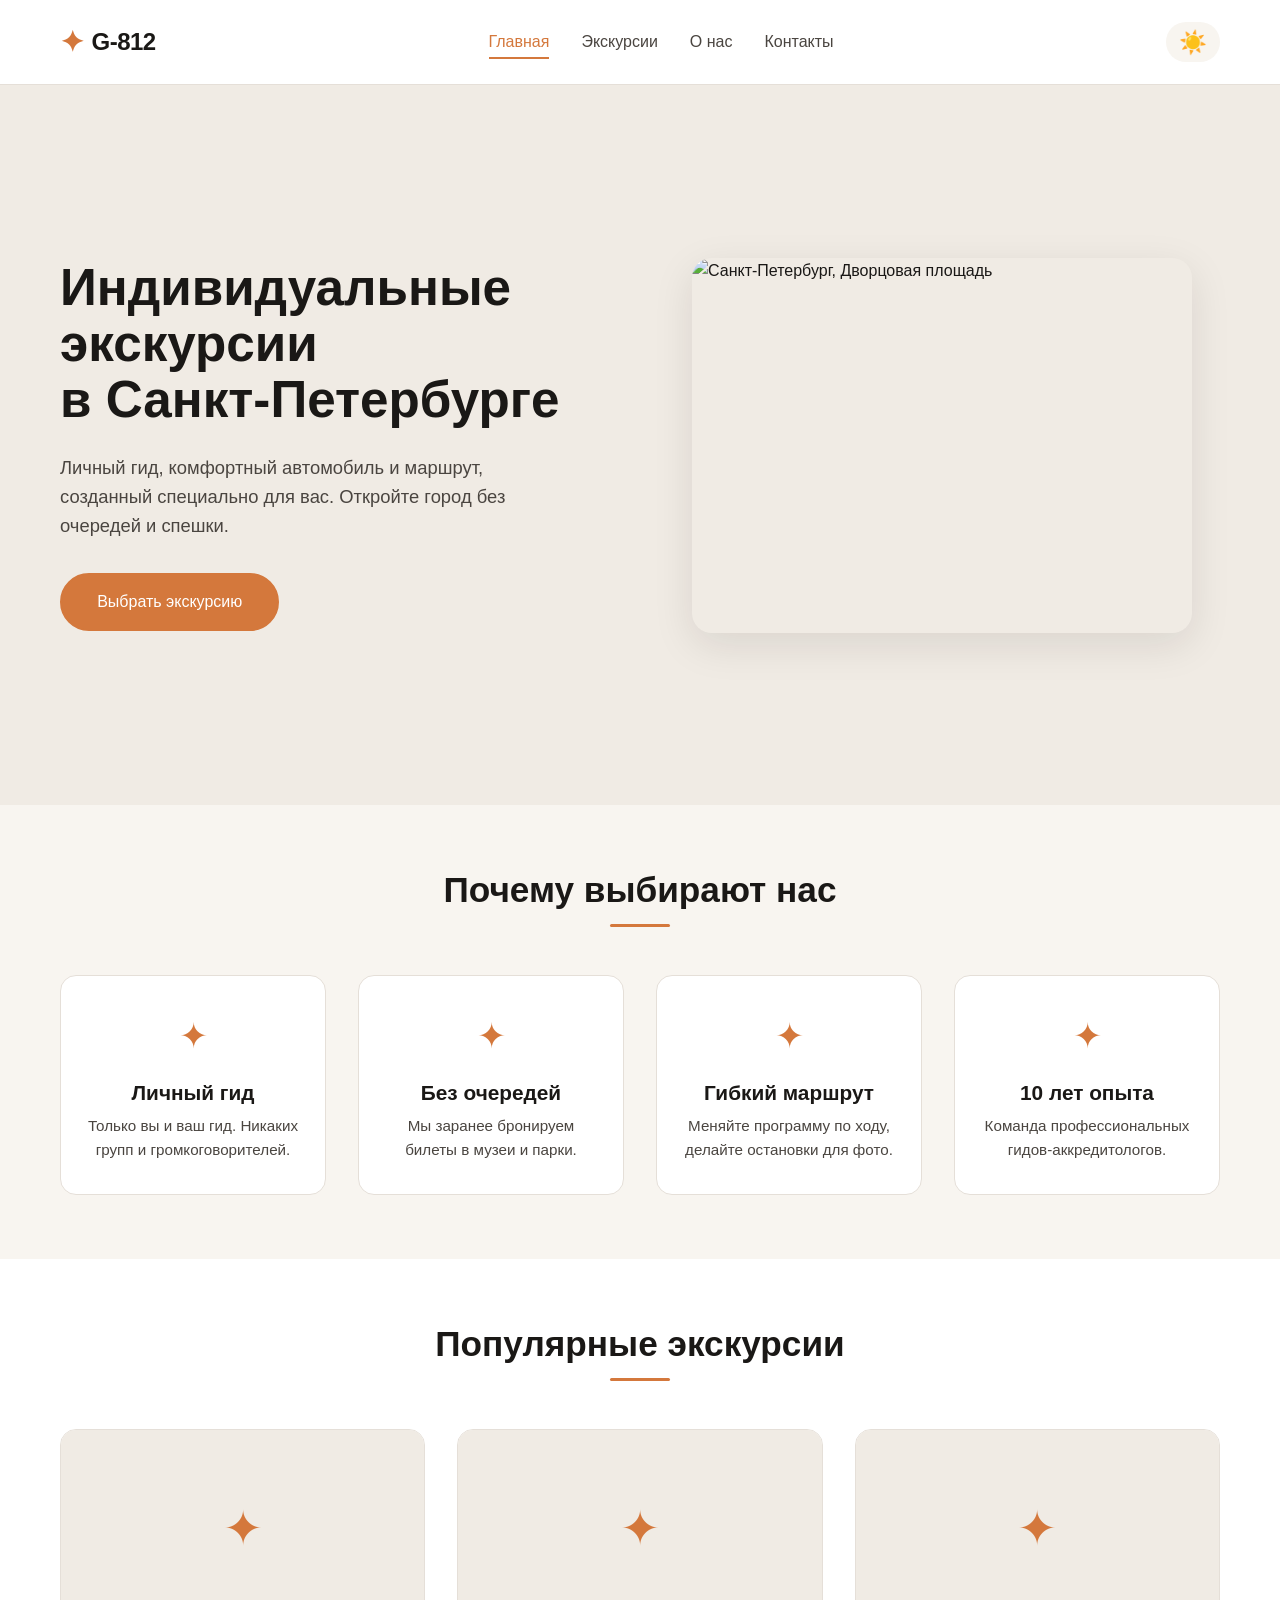
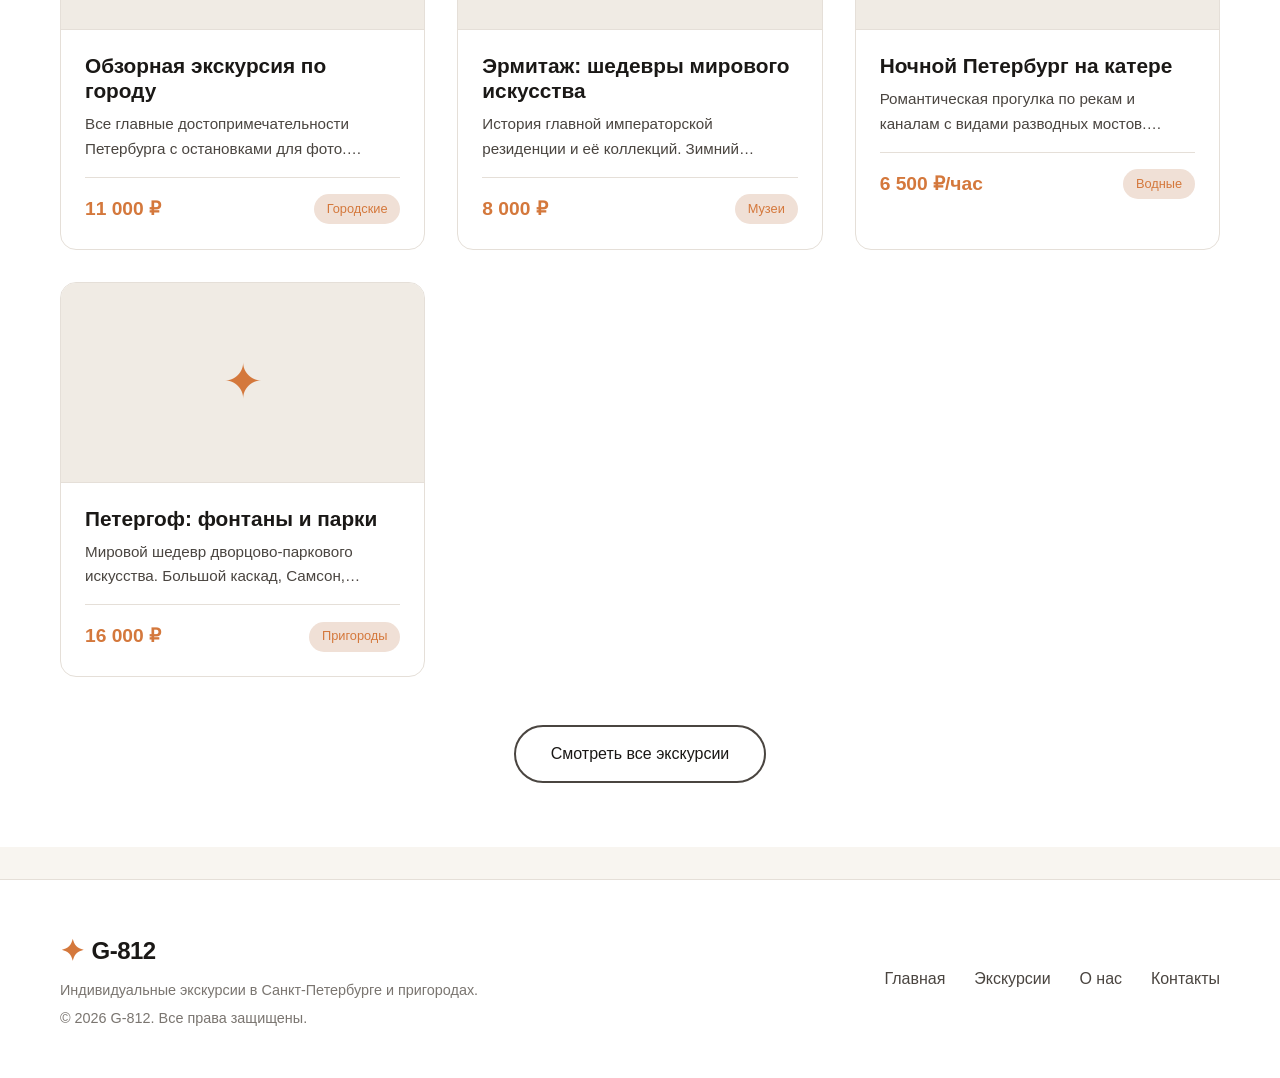
==== index.html @ d1be21be "Add files via upload" ====
<!DOCTYPE html>
<html lang="ru">
<head>
    <meta charset="UTF-8" />
    <meta name="viewport" content="width=device-width, initial-scale=1.0" />
    <title>G-812 | Индивидуальные экскурсии в СПб</title>
    <link rel="stylesheet" href="style.css" />
    <link rel="stylesheet" href="catalog.css" />
    <link rel="stylesheet" href="about.css" />
    <link rel="stylesheet" href="contacts.css" />
    <link rel="manifest" href="manifest.json" />
    <meta name="theme-color" content="#0D0D0D" />
</head>
<body>
    <header class="header">
        <div class="container header-inner">
            <div class="logo">
                <span class="logo-icon">✦</span>
                <span class="logo-text">G-812</span>
            </div>
            <nav class="nav">
                <a href="index.html" class="nav-link active">Главная</a>
                <a href="catalog.html" class="nav-link">Экскурсии</a>
                <a href="about.html" class="nav-link">О нас</a>
                <a href="contacts.html" class="nav-link">Контакты</a>
            </nav>
            <button class="theme-toggle" id="themeToggle" aria-label="Переключить тему">
                <span class="theme-icon">☀️</span>
            </button>
            <button class="mobile-menu-btn" id="mobileMenuBtn" aria-label="Открыть меню">☰</button>
        </div>
        <div class="mobile-nav" id="mobileNav">
            <a href="index.html" class="nav-link active">Главная</a>
            <a href="catalog.html" class="nav-link">Экскурсии</a>
            <a href="about.html" class="nav-link">О нас</a>
            <a href="contacts.html" class="nav-link">Контакты</a>
        </div>
    </header>

    <main>
        <section class="hero">
            <div class="container hero-inner">
                <div class="hero-content">
                    <h1 class="hero-title">Индивидуальные экскурсии <br/>в Санкт-Петербурге</h1>
                    <p class="hero-desc">
                        Личный гид, комфортный автомобиль и маршрут, созданный специально для вас.
                        Откройте город без очередей и спешки.
                    </p>
                    <a href="catalog.html" class="btn btn-primary">Выбрать экскурсию</a>
                </div>
                <div class="hero-image">
                    <img src="https://images.unsplash.com/photo-1553636571-0b245187b0a4?w=600&h=450&fit=crop" 
                         alt="Санкт-Петербург, Дворцовая площадь" 
                         style="width:100%; max-width:500px; border-radius:20px; box-shadow: 0 12px 40px var(--shadow-color); object-fit:cover; aspect-ratio:4/3;"
                         onerror="this.style.display='none'; this.parentNode.innerHTML='<div class=\\'hero-placeholder\\'>✦</div>'">
                </div>
            </div>
        </section>

        <section class="advantages">
            <div class="container">
                <h2 class="section-title">Почему выбирают нас</h2>
                <div class="advantages-grid">
                    <div class="advantage-card">
                        <div class="advantage-icon">✦</div>
                        <h3>Личный гид</h3>
                        <p>Только вы и ваш гид. Никаких групп и громкоговорителей.</p>
                    </div>
                    <div class="advantage-card">
                        <div class="advantage-icon">✦</div>
                        <h3>Без очередей</h3>
                        <p>Мы заранее бронируем билеты в музеи и парки.</p>
                    </div>
                    <div class="advantage-card">
                        <div class="advantage-icon">✦</div>
                        <h3>Гибкий маршрут</h3>
                        <p>Меняйте программу по ходу, делайте остановки для фото.</p>
                    </div>
                    <div class="advantage-card">
                        <div class="advantage-icon">✦</div>
                        <h3>10 лет опыта</h3>
                        <p>Команда профессиональных гидов-аккредитологов.</p>
                    </div>
                </div>
            </div>
        </section>

        <section class="featured-tours">
            <div class="container">
                <h2 class="section-title">Популярные экскурсии</h2>
                <div class="catalog-grid" id="featuredGrid">
                    <!-- Карточки будут добавлены динамически из script.js -->
                </div>
                <div class="text-center">
                    <a href="catalog.html" class="btn btn-secondary">Смотреть все экскурсии</a>
                </div>
            </div>
        </section>
    </main>

    <footer class="footer">
        <div class="container footer-inner">
            <div class="footer-info">
                <div class="logo">
                    <span class="logo-icon">✦</span>
                    <span class="logo-text">G-812</span>
                </div>
                <p>Индивидуальные экскурсии в Санкт-Петербурге и пригородах.</p>
                <p>© 2026 G-812. Все права защищены.</p>
            </div>
            <div class="footer-nav">
                <a href="index.html">Главная</a>
                <a href="catalog.html">Экскурсии</a>
                <a href="about.html">О нас</a>
                <a href="contacts.html">Контакты</a>
            </div>
        </div>
    </footer>

    <script src="script.js"></script>
</body>
</html>
---- style.css ----
/* ========== CSS Variables & Themes ========== */
:root {
    /* Light Theme (по умолчанию) */
    --bg-primary: #F8F5F0;
    --bg-secondary: #FFFFFF;
    --bg-card: #FFFFFF;
    --bg-hero: #F0EBE4;
    --text-primary: #1A1816;
    --text-secondary: #4A4540;
    --text-muted: #7A7570;
    --border-color: #E5DFD8;
    --shadow-color: rgba(26, 24, 22, 0.1);
    --accent-color: #D4783C;
    --accent-hover: #B8622E;
    --accent-light: #F0E0D6;
}

[data-theme="dark"] {
    --bg-primary: #12100E;
    --bg-secondary: #1D1A17;
    --bg-card: #24201D;
    --bg-hero: #1A1714;
    --text-primary: #F0EBE4;
    --text-secondary: #C5BDB5;
    --text-muted: #8A837C;
    --border-color: #33302D;
    --shadow-color: rgba(0, 0, 0, 0.4);
    --accent-color: #D4783C;
    --accent-hover: #E08A52;
    --accent-light: #2D241E;
}

/* ========== Reset & Base ========== */
* {
    margin: 0;
    padding: 0;
    box-sizing: border-box;
}

html {
    scroll-behavior: smooth;
}

body {
    font-family: 'Inter', -apple-system, BlinkMacSystemFont, 'Segoe UI', Roboto, sans-serif;
    background-color: var(--bg-primary);
    color: var(--text-primary);
    line-height: 1.6;
    transition: background-color 0.4s ease, color 0.3s ease;
}

.container {
    max-width: 1200px;
    margin: 0 auto;
    padding: 0 20px;
}

/* ========== Typography ========== */
h1, h2, h3, h4 {
    font-weight: 600;
    line-height: 1.2;
}

.section-title {
    font-size: 2.2rem;
    text-align: center;
    margin-bottom: 3rem;
    position: relative;
}
.section-title::after {
    content: '';
    display: block;
    width: 60px;
    height: 3px;
    background: var(--accent-color);
    margin: 0.8rem auto 0;
    border-radius: 2px;
}

/* ========== Buttons ========== */
.btn {
    display: inline-block;
    padding: 0.9rem 2.2rem;
    border-radius: 50px;
    font-weight: 500;
    font-size: 1rem;
    text-decoration: none;
    cursor: pointer;
    border: 2px solid transparent;
    transition: all 0.3s ease;
    background: var(--bg-secondary);
    color: var(--text-primary);
    border-color: var(--border-color);
}
.btn-primary {
    background: var(--accent-color);
    color: #FFFFFF;
    border-color: var(--accent-color);
}
.btn-primary:hover {
    background: var(--accent-hover);
    border-color: var(--accent-hover);
    transform: translateY(-2px);
    box-shadow: 0 8px 20px rgba(212, 120, 60, 0.3);
}
.btn-secondary {
    background: transparent;
    color: var(--text-primary);
    border-color: var(--text-secondary);
}
.btn-secondary:hover {
    background: var(--accent-color);
    color: #FFFFFF;
    border-color: var(--accent-color);
    transform: translateY(-2px);
}

.text-center {
    text-align: center;
}

/* ========== Header ========== */
.header {
    padding: 1.2rem 0;
    border-bottom: 1px solid var(--border-color);
    background: var(--bg-secondary);
    position: sticky;
    top: 0;
    z-index: 100;
    backdrop-filter: blur(10px);
    transition: background 0.3s ease;
}
.header-inner {
    display: flex;
    align-items: center;
    justify-content: space-between;
}
.logo {
    display: flex;
    align-items: center;
    gap: 0.5rem;
    font-size: 1.5rem;
    font-weight: 700;
    letter-spacing: -0.5px;
}
.logo-icon {
    color: var(--accent-color);
    font-size: 1.8rem;
}
.logo-text {
    color: var(--text-primary);
}

.nav {
    display: flex;
    gap: 2rem;
}
.nav-link {
    color: var(--text-secondary);
    text-decoration: none;
    font-weight: 500;
    transition: color 0.3s ease;
    position: relative;
}
.nav-link:hover {
    color: var(--accent-color);
}
.nav-link.active {
    color: var(--accent-color);
}
.nav-link.active::after {
    content: '';
    position: absolute;
    bottom: -4px;
    left: 0;
    width: 100%;
    height: 2px;
    background: var(--accent-color);
}

.theme-toggle {
    background: none;
    border: none;
    font-size: 1.4rem;
    cursor: pointer;
    padding: 0.4rem 0.8rem;
    border-radius: 30px;
    transition: background 0.3s ease;
    background: var(--bg-primary);
    color: var(--text-primary);
}
.theme-toggle:hover {
    background: var(--border-color);
}

.mobile-menu-btn {
    display: none;
    background: none;
    border: none;
    font-size: 1.8rem;
    cursor: pointer;
    color: var(--text-primary);
}
.mobile-nav {
    display: none;
    flex-direction: column;
    padding: 1rem 0;
    gap: 0.8rem;
    border-top: 1px solid var(--border-color);
    margin-top: 1rem;
}
.mobile-nav .nav-link {
    padding: 0.5rem 0;
}

/* ========== Hero ========== */
.hero {
    padding: 4rem 0;
    background: var(--bg-hero);
    min-height: 80vh;
    display: flex;
    align-items: center;
    transition: background 0.3s ease;
}
.hero-inner {
    display: grid;
    grid-template-columns: 1fr 1fr;
    gap: 3rem;
    align-items: center;
}
.hero-title {
    font-size: 3.2rem;
    font-weight: 700;
    margin-bottom: 1.5rem;
    line-height: 1.1;
}
.hero-title span {
    color: var(--accent-color);
}
.hero-desc {
    font-size: 1.15rem;
    color: var(--text-secondary);
    margin-bottom: 2rem;
    max-width: 500px;
}
.hero-image {
    display: flex;
    justify-content: center;
    align-items: center;
}
.hero-placeholder {
    width: 100%;
    max-width: 450px;
    aspect-ratio: 4/3;
    background: var(--bg-card);
    border-radius: 20px;
    display: flex;
    align-items: center;
    justify-content: center;
    font-size: 5rem;
    color: var(--accent-color);
    border: 2px dashed var(--border-color);
    box-shadow: 0 12px 40px var(--shadow-color);
}

/* ========== Advantages ========== */
.advantages {
    padding: 4rem 0;
}
.advantages-grid {
    display: grid;
    grid-template-columns: repeat(auto-fit, minmax(220px, 1fr));
    gap: 2rem;
}
.advantage-card {
    background: var(--bg-card);
    padding: 2rem 1.5rem;
    border-radius: 16px;
    text-align: center;
    border: 1px solid var(--border-color);
    transition: transform 0.3s ease, box-shadow 0.3s ease;
}
.advantage-card:hover {
    transform: translateY(-6px);
    box-shadow: 0 10px 30px var(--shadow-color);
}
.advantage-icon {
    font-size: 2.2rem;
    color: var(--accent-color);
    margin-bottom: 1rem;
    display: block;
}
.advantage-card h3 {
    font-size: 1.3rem;
    margin-bottom: 0.5rem;
}
.advantage-card p {
    color: var(--text-secondary);
    font-size: 0.95rem;
}

/* ========== Featured Tours ========== */
.featured-tours {
    padding: 4rem 0;
    background: var(--bg-secondary);
}

/* ========== Footer ========== */
.footer {
    padding: 3rem 0;
    border-top: 1px solid var(--border-color);
    background: var(--bg-secondary);
    margin-top: 2rem;
}
.footer-inner {
    display: flex;
    justify-content: space-between;
    align-items: center;
    flex-wrap: wrap;
    gap: 1.5rem;
}
.footer-info p {
    color: var(--text-muted);
    font-size: 0.9rem;
    margin-top: 0.3rem;
}
.footer-nav {
    display: flex;
    gap: 1.8rem;
}
.footer-nav a {
    color: var(--text-secondary);
    text-decoration: none;
    transition: color 0.3s ease;
}
.footer-nav a:hover {
    color: var(--accent-color);
}

/* ========== Adaptive ========== */
@media (max-width: 992px) {
    .hero-inner {
        grid-template-columns: 1fr;
        text-align: center;
    }
    .hero-desc {
        margin-left: auto;
        margin-right: auto;
    }
    .hero-title {
        font-size: 2.6rem;
    }
    .section-title {
        font-size: 1.8rem;
    }
    .nav {
        gap: 1.2rem;
    }
}

@media (max-width: 768px) {
    .nav {
        display: none;
    }
    .mobile-menu-btn {
        display: block;
    }
    .mobile-nav.open {
        display: flex;
    }
    .hero {
        min-height: 60vh;
        padding: 2rem 0;
    }
    .hero-title {
        font-size: 2rem;
    }
    .footer-inner {
        flex-direction: column;
        text-align: center;
    }
}
---- catalog.css ----
/* ========== Catalog Grid ========== */
.catalog-section {
    padding: 2rem 0 4rem;
}
.catalog-grid {
    display: grid;
    grid-template-columns: repeat(auto-fill, minmax(300px, 1fr));
    gap: 2rem;
    margin-bottom: 3rem;
}

/* ========== Tour Card ========== */
.tour-card {
    background: var(--bg-card);
    border-radius: 16px;
    overflow: hidden;
    border: 1px solid var(--border-color);
    transition: transform 0.3s ease, box-shadow 0.3s ease;
}
.tour-card:hover {
    transform: translateY(-4px);
    box-shadow: 0 12px 30px var(--shadow-color);
}
.tour-image {
    height: 200px;
    background: var(--bg-hero);
    display: flex;
    align-items: center;
    justify-content: center;
    font-size: 3rem;
    color: var(--accent-color);
    border-bottom: 1px solid var(--border-color);
}
.tour-content {
    padding: 1.5rem;
}
.tour-title {
    font-size: 1.3rem;
    font-weight: 600;
    margin-bottom: 0.5rem;
}
.tour-desc {
    color: var(--text-secondary);
    font-size: 0.95rem;
    margin-bottom: 1rem;
    display: -webkit-box;
    -webkit-line-clamp: 2;
    -webkit-box-orient: vertical;
    overflow: hidden;
}
.tour-meta {
    display: flex;
    justify-content: space-between;
    align-items: center;
    flex-wrap: wrap;
    gap: 0.5rem;
    padding-top: 1rem;
    border-top: 1px solid var(--border-color);
}
.tour-price {
    font-weight: 700;
    font-size: 1.2rem;
    color: var(--accent-color);
}
.tour-category {
    font-size: 0.8rem;
    padding: 0.3rem 0.8rem;
    border-radius: 30px;
    background: var(--accent-light);
    color: var(--accent-color);
    font-weight: 500;
}

/* ========== Page Header ========== */
.page-header {
    padding: 3rem 0 1.5rem;
    background: var(--bg-secondary);
    border-bottom: 1px solid var(--border-color);
}
.page-header h1 {
    font-size: 2.4rem;
    margin-bottom: 0.3rem;
}
.page-header p {
    color: var(--text-secondary);
    font-size: 1.1rem;
}

@media (max-width: 768px) {
    .catalog-grid {
        grid-template-columns: 1fr;
        max-width: 450px;
        margin-left: auto;
        margin-right: auto;
    }
    .page-header h1 {
        font-size: 1.8rem;
    }
}
---- about.css ----
/* ========== About Story ========== */
.about-story {
    padding: 4rem 0;
}
.about-grid {
    display: grid;
    grid-template-columns: 1fr 1fr;
    gap: 3rem;
    align-items: center;
}
.about-text h2 {
    font-size: 2rem;
    margin-bottom: 1.5rem;
}
.about-text p {
    color: var(--text-secondary);
    margin-bottom: 1rem;
    font-size: 1.05rem;
}
.about-stats {
    display: grid;
    grid-template-columns: repeat(3, 1fr);
    gap: 1.5rem;
    margin-top: 2rem;
}
.stat-item {
    text-align: center;
    padding: 1.2rem 0.5rem;
    background: var(--bg-card);
    border-radius: 12px;
    border: 1px solid var(--border-color);
}
.stat-number {
    display: block;
    font-size: 2.2rem;
    font-weight: 700;
    color: var(--accent-color);
}
.stat-label {
    font-size: 0.85rem;
    color: var(--text-muted);
    margin-top: 0.2rem;
}
.about-image {
    display: flex;
    justify-content: center;
}
.about-placeholder {
    width: 100%;
    max-width: 450px;
    aspect-ratio: 4/3;
    background: var(--bg-card);
    border-radius: 20px;
    display: flex;
    align-items: center;
    justify-content: center;
    font-size: 5rem;
    color: var(--accent-color);
    border: 2px dashed var(--border-color);
}

/* ========== Team ========== */
.about-team {
    padding: 3rem 0 5rem;
    background: var(--bg-secondary);
}
.team-grid {
    display: grid;
    grid-template-columns: repeat(auto-fit, minmax(220px, 1fr));
    gap: 2.5rem;
    margin-top: 1rem;
}
.team-card {
    text-align: center;
    padding: 2rem 1rem;
    background: var(--bg-card);
    border-radius: 16px;
    border: 1px solid var(--border-color);
    transition: transform 0.3s ease;
}
.team-card:hover {
    transform: translateY(-4px);
}
.team-photo {
    width: 100px;
    height: 100px;
    border-radius: 50%;
    background: var(--bg-hero);
    margin: 0 auto 1rem;
    display: flex;
    align-items: center;
    justify-content: center;
    font-size: 2.8rem;
    color: var(--accent-color);
    border: 3px solid var(--accent-color);
}
.team-card h3 {
    font-size: 1.2rem;
    margin-bottom: 0.3rem;
}
.team-card p {
    color: var(--text-secondary);
    font-size: 0.9rem;
}

@media (max-width: 768px) {
    .about-grid {
        grid-template-columns: 1fr;
        gap: 2rem;
    }
    .about-stats {
        grid-template-columns: 1fr 1fr;
    }
    .about-text h2 {
        font-size: 1.6rem;
    }
}
---- contacts.css ----
/* ========== Contact Section ========== */
.contact-section {
    padding: 3rem 0 5rem;
}
.contact-grid {
    display: grid;
    grid-template-columns: 1fr 1.5fr;
    gap: 4rem;
}

/* ========== Contact Info ========== */
.contact-info h2 {
    font-size: 1.8rem;
    margin-bottom: 2rem;
}
.contact-item {
    display: flex;
    gap: 1.2rem;
    align-items: flex-start;
    margin-bottom: 1.8rem;
}
.contact-icon {
    font-size: 1.6rem;
    color: var(--accent-color);
    min-width: 2.2rem;
    margin-top: 0.1rem;
}
.contact-item h4 {
    font-size: 1rem;
    margin-bottom: 0.1rem;
    font-weight: 600;
}
.contact-item a,
.contact-item p {
    color: var(--text-secondary);
    text-decoration: none;
    transition: color 0.3s ease;
}
.contact-item a:hover {
    color: var(--accent-color);
}

/* ========== Contact Form ========== */
.contact-form-wrapper {
    background: var(--bg-card);
    padding: 2.5rem;
    border-radius: 20px;
    border: 1px solid var(--border-color);
}
.contact-form-wrapper h2 {
    font-size: 1.6rem;
    margin-bottom: 1.8rem;
}
.contact-form .form-group {
    margin-bottom: 1.5rem;
}
.contact-form label {
    display: block;
    font-weight: 500;
    margin-bottom: 0.4rem;
    font-size: 0.95rem;
}
.contact-form input,
.contact-form textarea {
    width: 100%;
    padding: 0.8rem 1rem;
    border-radius: 10px;
    border: 1px solid var(--border-color);
    background: var(--bg-primary);
    color: var(--text-primary);
    font-family: inherit;
    font-size: 1rem;
    transition: border-color 0.3s ease;
}
.contact-form input:focus,
.contact-form textarea:focus {
    outline: none;
    border-color: var(--accent-color);
    box-shadow: 0 0 0 3px rgba(212, 120, 60, 0.15);
}
.contact-form textarea {
    resize: vertical;
}
.contact-form .btn {
    width: 100%;
}
.form-status {
    margin-top: 1rem;
    font-weight: 500;
    text-align: center;
    min-height: 2rem;
}
.form-status.success {
    color: #4CAF50;
}
.form-status.error {
    color: #f44336;
}

@media (max-width: 768px) {
    .contact-grid {
        grid-template-columns: 1fr;
        gap: 2rem;
    }
    .contact-form-wrapper {
        padding: 1.5rem;
    }
}
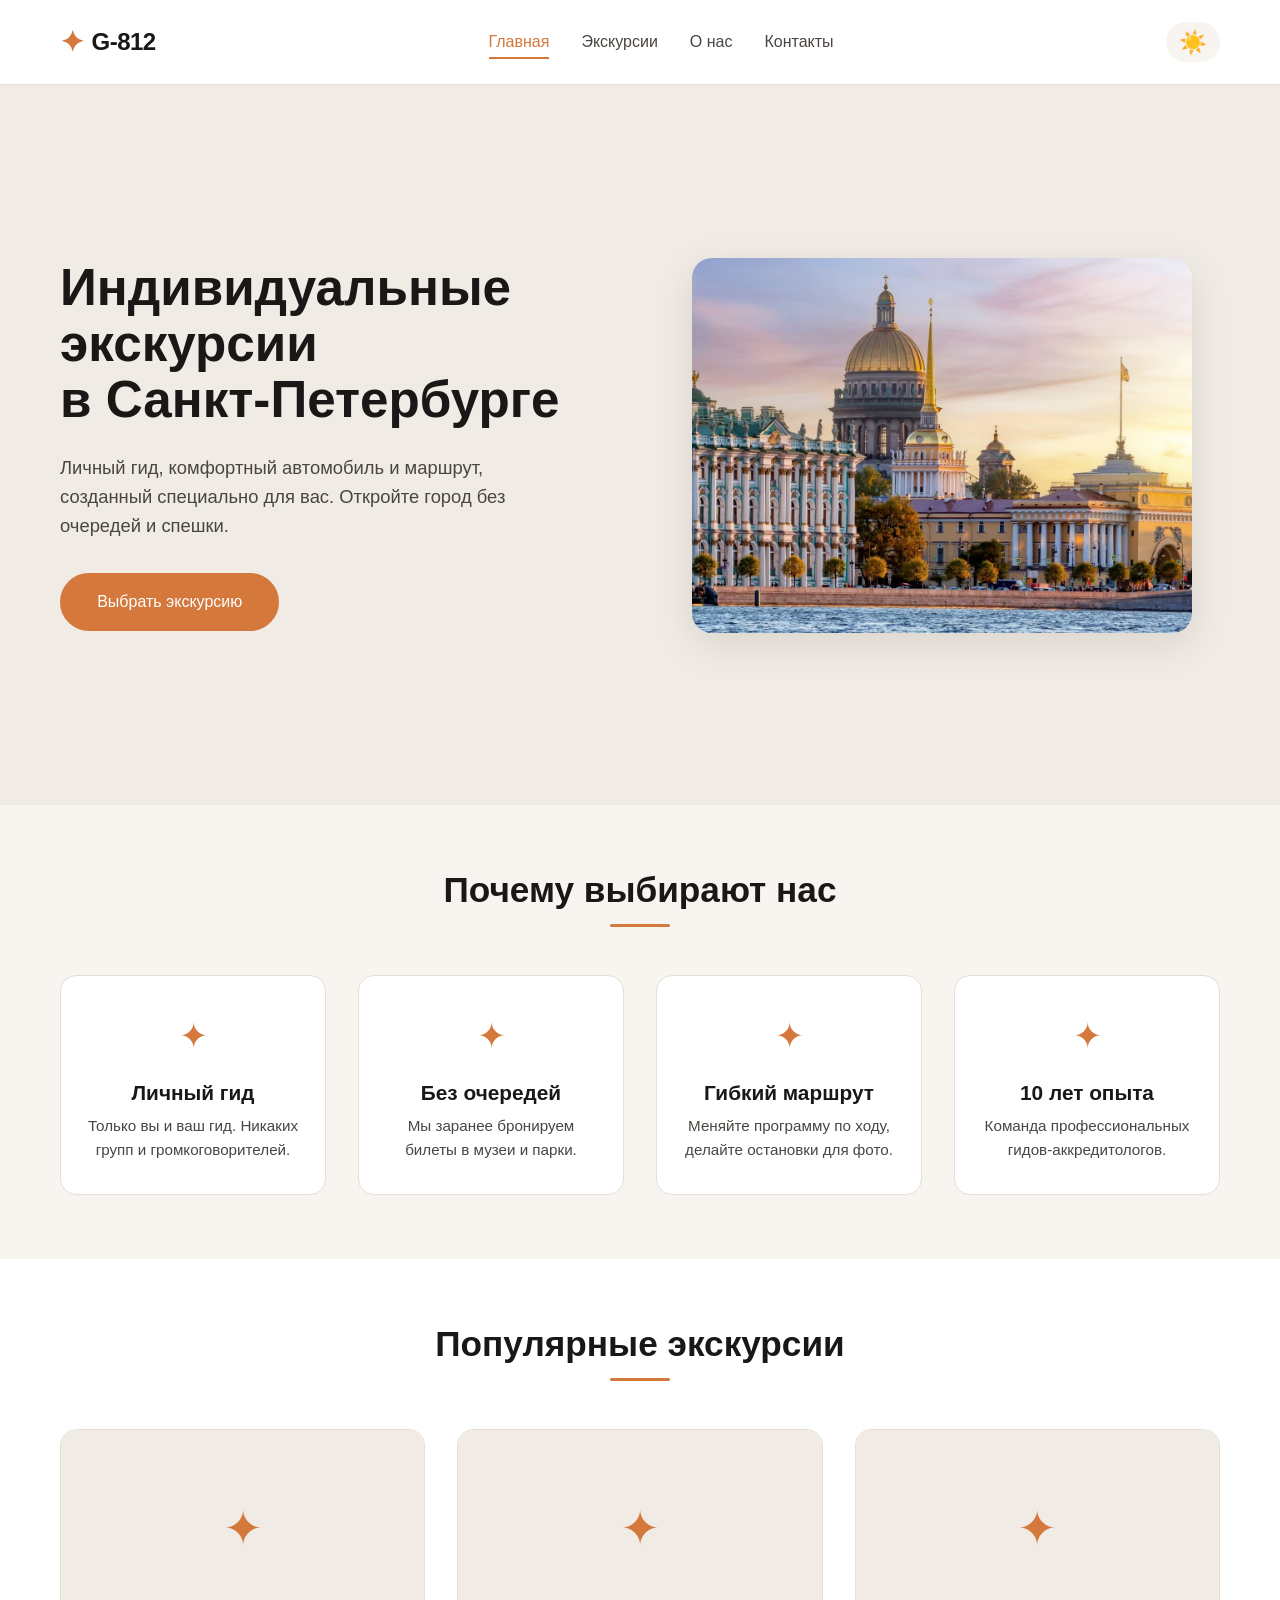
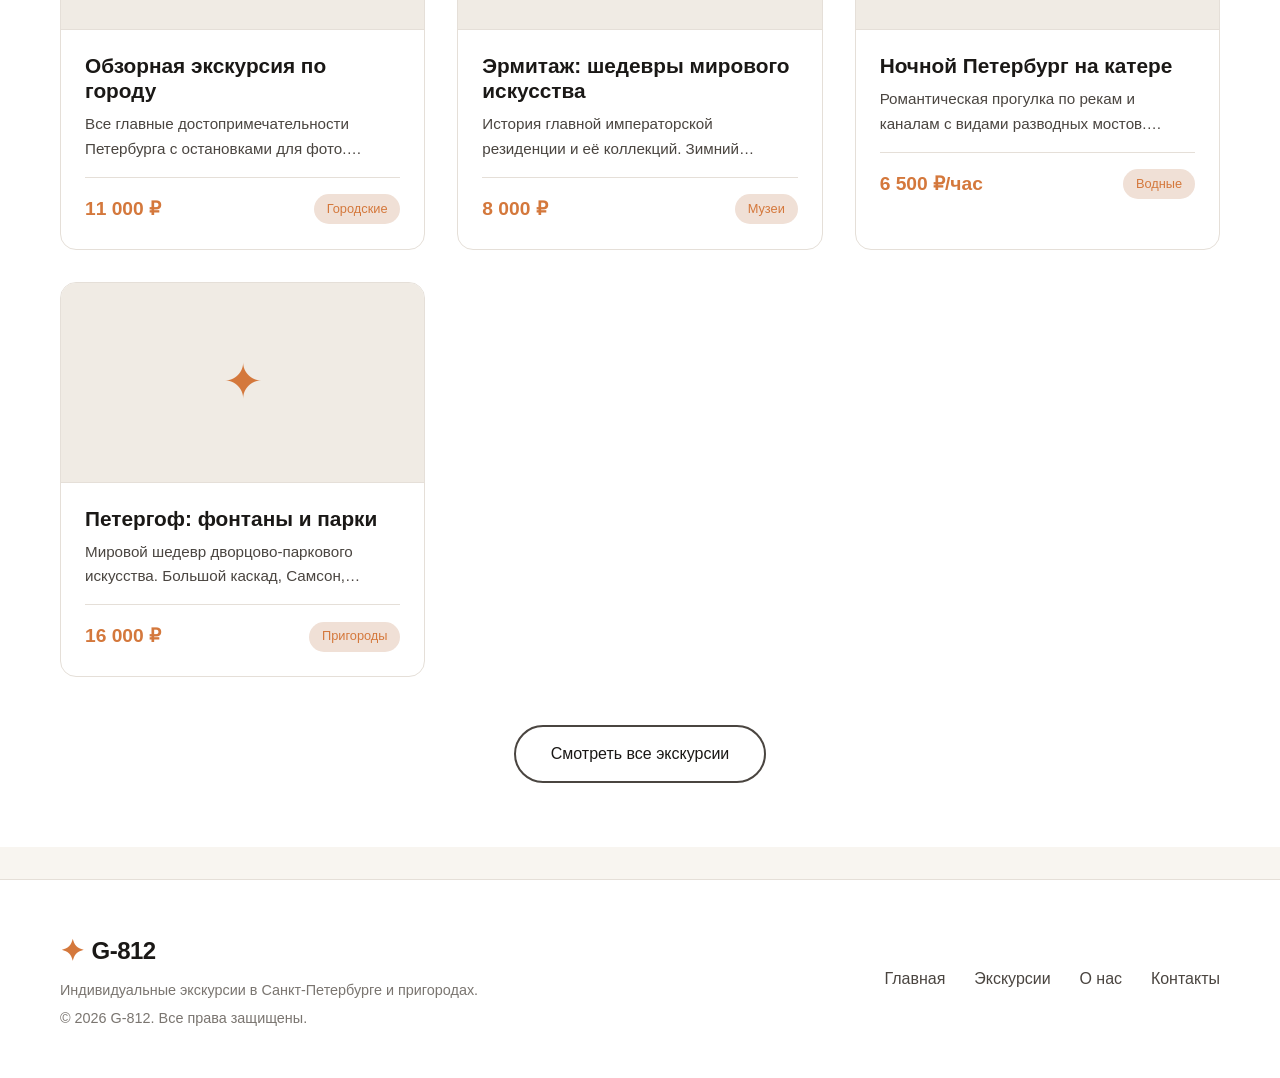
==== commit ea82774e: "Add files via upload" ====
--- a/index.html
+++ b/index.html
@@ -49,8 +49,8 @@
                     <a href="catalog.html" class="btn btn-primary">Выбрать экскурсию</a>
                 </div>
                 <div class="hero-image">
-                    <img src="https://images.unsplash.com/photo-1553636571-0b245187b0a4?w=600&h=450&fit=crop" 
-                         alt="Санкт-Петербург, Дворцовая площадь" 
+                    <img src="обзор.avif" 
+                         alt="Санкт-Петербург" 
                          style="width:100%; max-width:500px; border-radius:20px; box-shadow: 0 12px 40px var(--shadow-color); object-fit:cover; aspect-ratio:4/3;"
                          onerror="this.style.display='none'; this.parentNode.innerHTML='<div class=\\'hero-placeholder\\'>✦</div>'">
                 </div>
